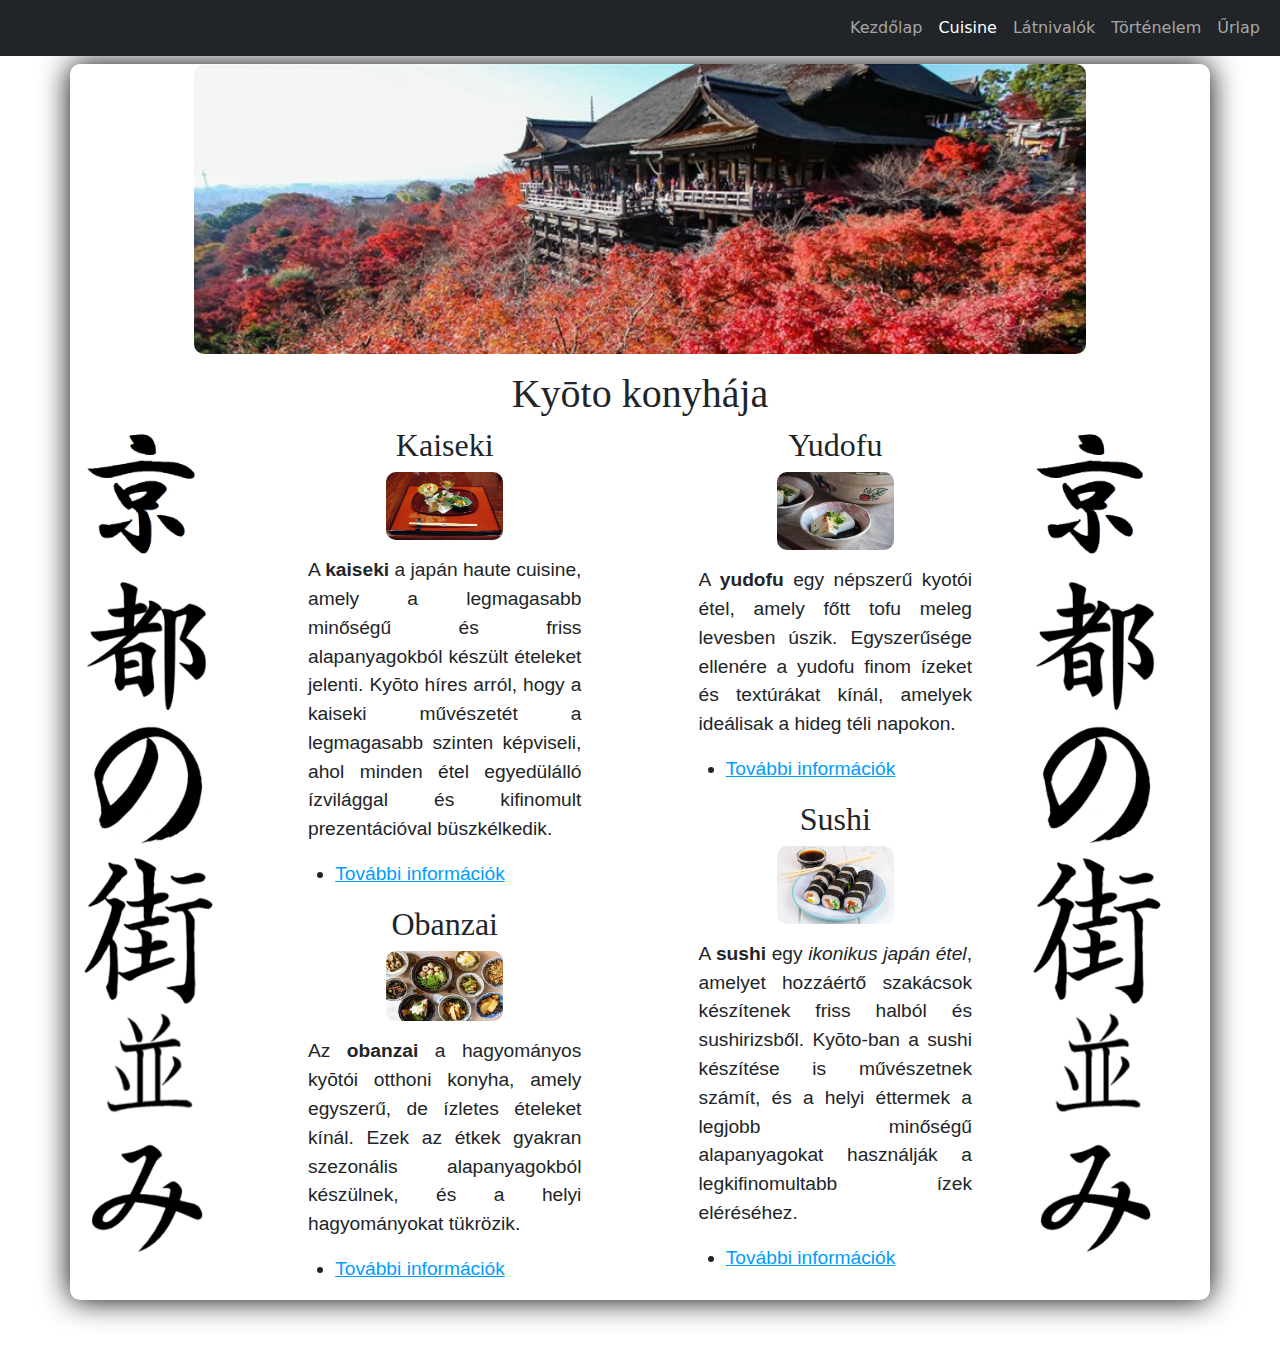
==== cuisine.html @ 3fc0368f "q" ====
<!DOCTYPE html>
<html lang="hu">
<head>
    <meta charset="utf-8">
    <meta name="viewport" content="width=device-width, height=device-height, maximum-scale=1.5, minimum-scale=0.7, user-scalable=yes, initial-scale=1.0">
    <title>Cuisine</title>
    <link rel="stylesheet" href="stylesheet.css" type="text/css">
    <link href="https://cdn.jsdelivr.net/npm/bootstrap@5.3.3/dist/css/bootstrap.min.css" rel="stylesheet" integrity="sha384-QWTKZyjpPEjISv5WaRU9OFeRpok6YctnYmDr5pNlyT2bRjXh0JMhjY6hW+ALEwIH" crossorigin="anonymous">
</head>
<body>
    <div class="container">
        <script src="https://cdn.jsdelivr.net/npm/bootstrap@5.3.3/dist/js/bootstrap.bundle.min.js" integrity="sha384-YvpcrYf0tY3lHB60NNkmXc5s9fDVZLESaAA55NDzOxhy9GkcIdslK1eN7N6jIeHz" crossorigin="anonymous"></script>
        <a href="#main-content" id="skip-link">Ugrás a fő tartalomra</a>
        <nav class="navbar fixed-top navbar-expand-lg navbar-dark bg-dark">
            <div class="container-fluid">
              <div class="collapse navbar-collapse" id="navbarSupportedContent">
                <ul class="navbar-nav mb-2 mb-lg-0 ms-auto">
                  <li class="nav-item">
                    <a class="nav-link" aria-current="page" href="index.html" target="_blank">Kezdőlap</a>
                  </li>
                  <li class="nav-item">
                    <a class="nav-link active" href="cuisine.html" target="_blank">Cuisine</a>
                  </li>
                  <li class="nav-item">
                    <a class="nav-link" href="latnivalok.html" target="_blank">Látnivalók</a>
                  </li>
                  <li class="nav-item">
                    <a class="nav-link" href="tortenelem.html" target="_blank">Történelem</a>
                  </li>
                  <li class="nav-item">
                    <a class="nav-link" href="urlap.html" target="_blank">Űrlap</a>
                  </li>
                </ul>
              </div>
            </div>
          </nav>
        <header id="#main-content">
            <figure><a href="images/Kyouto_cover.jpg"><img src="images/Kyouto_cover.jpg" alt="Kyōto borítókép, amin a Kiyomizu-dera templom látható" class="cover_thumbnail"></a></figure>
            <h1>Kyōto konyhája</h1>
        </header>
        <div class="side-column">
          <img src="images/cityscape.png" alt="Japán szöveg, jelentése: Kyōto városképe" class="cityscape">
        </div>
        <div class="middle-column">
          <article class="column">
              <h2>Kaiseki</h2>
              <figure><a href="images/kaiseki.jpg"><img src="images/kaiseki.jpg" alt="Kaiseki nevű japán étel képe" class="image_thumbnail"></a></figure>
              <p>A <strong>kaiseki</strong> a japán haute cuisine, amely a legmagasabb minőségű és friss
                  alapanyagokból készült ételeket jelenti. Kyōto híres arról, hogy a kaiseki
                  művészetét a legmagasabb szinten képviseli, ahol minden étel egyedülálló
                  ízvilággal és kifinomult prezentációval büszkélkedik.</p>
              <aside>
                  <ul>
                      <li class="side-info"><a href="https://en.wikipedia.org/wiki/Kaiseki" target="_blank">További információk</a></li>
                  </ul>
              </aside>
              <h2>Obanzai</h2>
              <figure><a href="images/obanzai.jpg"><img src="images/obanzai.jpg" alt="Obanzai nevű japán étel képe" class="image_thumbnail"></a></figure>
              <p>Az <strong>obanzai</strong> a hagyományos kyōtói otthoni konyha, amely egyszerű, de
                  ízletes ételeket kínál. Ezek az étkek gyakran szezonális alapanyagokból
                  készülnek, és a helyi hagyományokat tükrözik.</p>
              <aside>
                  <ul>
                      <li class="side-info"><a href="https://en.wikipedia.org/wiki/Obanzai" target="_blank">További információk</a></li>
                  </ul>
              </aside>
          </article>
          <article class="column">
              <h2>Yudofu</h2>
              <figure><a href="images/yudofu.jpg"><img src="images/yudofu.jpg" alt="Yudofu nevű japán étel képe" class="image_thumbnail"></a></figure>
              <p>A <strong>yudofu</strong> egy népszerű kyotói étel, amely főtt tofu meleg levesben úszik.
                  Egyszerűsége ellenére a yudofu finom ízeket és textúrákat kínál, amelyek
                  ideálisak a hideg téli napokon.</p>
              <aside>
                  <ul>
                      <li class="side-info"><a href="https://en.wikipedia.org/wiki/Yudofu" target="_blank">További információk</a></li>
                  </ul>
              </aside>
              <h2>Sushi</h2>
              <figure><a href="images/sushi.jpg"><img src="images/sushi.jpg" alt="Sushi nevű japán étel képe" class="image_thumbnail"></a></figure>
              <p>A <strong>sushi</strong> egy <em>ikonikus japán étel</em>, amelyet hozzáértő szakácsok készítenek friss halból és sushirizsből. Kyōto-ban a sushi készítése is művészetnek számít, és a helyi éttermek a legjobb minőségű alapanyagokat használják a legkifinomultabb ízek eléréséhez.</p>
              <aside>
                  <ul>
                      <li class="side-info"><a href="https://en.wikipedia.org/wiki/Sushi" target="_blank">További információk</a></li>
                  </ul>
              </aside>
          </article>
        </div>
         <div class="side-column">
          <img src="images/cityscape.png" alt="Japán szöveg, jelentése: Kyōto városképe" class="cityscape">
        </div>
    </div>
</body>
</html>
---- stylesheet.css ----
body {
    background: url('https://i.stack.imgur.com/jGlzr.png') no-repeat 0 0 scroll;
    background-color:#0C0C0C;
    background-size: 100% 100%;
    height:100%;
    width:100%;
}

nav {
    width: 100%;
    display: block;
    text-align: right;
}

.cover_thumbnail {
    display: block;
    width: 95%;
    height: 75%;
    border-radius: 10px;
}
.image_thumbnail {
    display: block;
    width: 50%;
    height: 50%;
    border-radius: 10px;
}

.body, .container {
    background-color: white;
    margin-left: 20%;
    margin-right: 20%;
    margin-top: 5%;
    margin-bottom: 5%;
    box-shadow: 0 0 30px black;
    border-radius: 10px;
}

.image_thumbnail {
    width: 30%;
    height: 20%;
}

.cityscape {
    width: 80%;
    height: 100%;
}

.image_thumbnail, .cover_thumbnail {
    max-width: 80%;
}

p.form {
    width: 100%;
    text-align: left;
}
p, .side-info {
    width: 70%;
    height: auto;
    text-align: justify;
    font-family: Arial, sans-serif;
    font-size: 120%;
}

h1, h2 {
    text-align: center;
    font-family: "Times New Roman", serif;
    font-size: 100%;
}

table {
    border-collapse: collapse;
    width: 50%;
}
table, td, th {
    border: 2px solid black;
}

a:hover {
    background-color: darkgray;
    transition: all 0.2s ease-in;
}

video {
    display: block;
    margin-top: 2%;
    margin-bottom: 2%;
    width: 35%;
    height: 25%;
}

video, table, p, .side-info, .image_thumbnail, .cover_thumbnail {
    margin-left: auto;
    margin-right: auto;
}

.footer {
    margin-left: 15%;
}


.container {
    width: 100%;
}

a:link {
    color: #009dff;
}

a:visited {
    color: #0056b3;
}

a.nav-link {
    color: #a6a6a6;
}

div.side-column {
    width: 15%;
    float: left;
    box-sizing: border-box;
    display: table;
}

div.middle-column {
    width: 70%;
    float: left;
    box-sizing: border-box;
    display: table;
}


@media only screen and (min-width: 768px) and (max-width: 1023px) {
    .column {
      width: 100%;
    }
}

@media only screen and (min-width: 1024px) {
    .column {
      width: 50%;
      float: left;
      box-sizing: border-box;
      display: table;
    }
    .container:after {
        content: "";
        display: table;
        clear: both;
      }
}

@media print {
    body div.container-lg * {color: black !important;}
    div.container-lg {
        max-width: 100% !important;
        margin: 0;
        border: none !important;
    }
    details, nav {
        display: none !important;
    }
    a::after {
        content: " ("attr(href) ")"
    }
    .ratio {
        display: none
    }
    div.row {
        margin: 0 !important
    }  
    pre,
    table>* {
        color           : black;
        background-color: white;

    }
    table tr>* {
        border : none !important;
        padding: 5px !important;
    }
    div.carousel {
        display: none
    }    
    figure img {
        max-width: 50% !important;
    }

    pre {
        font-size: 75% !important;
    }

    .nyomtatas {
        display: block;
        border : 1px dashed gray;
        padding: 1%;
    }   
}

.nyomtatas {
    display: none
}

#skip-link {
    position: absolute;
    top: -40px;
    background-color: #000;
    color: #fff;
    padding: 10px;
    z-index: 999;
}
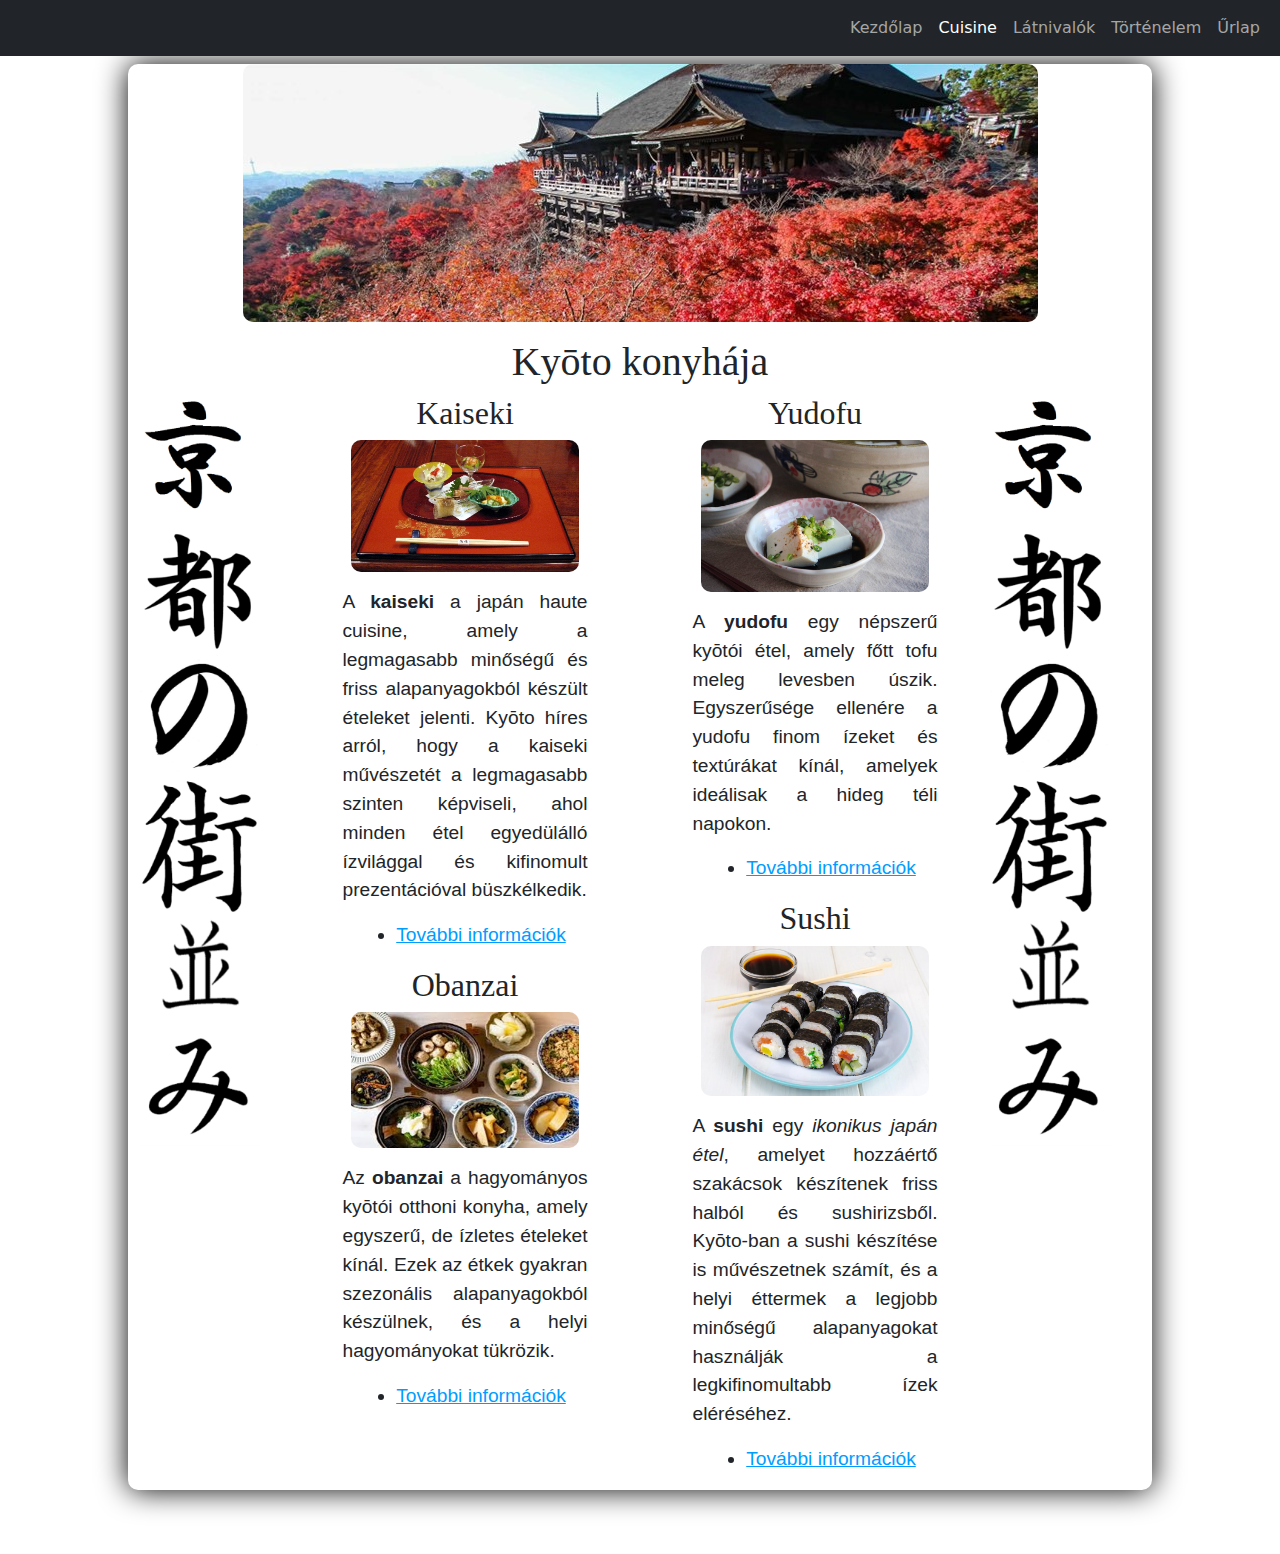
==== commit 0cbc5ac5: "Add files via upload" ====
--- a/cuisine.html
+++ b/cuisine.html
@@ -1,94 +1,97 @@
-<!DOCTYPE html>
-<html lang="hu">
-<head>
-    <meta charset="utf-8">
-    <meta name="viewport" content="width=device-width, height=device-height, maximum-scale=1.5, minimum-scale=0.7, user-scalable=yes, initial-scale=1.0">
-    <title>Cuisine</title>
-    <link rel="stylesheet" href="stylesheet.css" type="text/css">
-    <link href="https://cdn.jsdelivr.net/npm/bootstrap@5.3.3/dist/css/bootstrap.min.css" rel="stylesheet" integrity="sha384-QWTKZyjpPEjISv5WaRU9OFeRpok6YctnYmDr5pNlyT2bRjXh0JMhjY6hW+ALEwIH" crossorigin="anonymous">
-</head>
-<body>
-    <div class="container">
-        <script src="https://cdn.jsdelivr.net/npm/bootstrap@5.3.3/dist/js/bootstrap.bundle.min.js" integrity="sha384-YvpcrYf0tY3lHB60NNkmXc5s9fDVZLESaAA55NDzOxhy9GkcIdslK1eN7N6jIeHz" crossorigin="anonymous"></script>
-        <a href="#main-content" id="skip-link">Ugrás a fő tartalomra</a>
-        <nav class="navbar fixed-top navbar-expand-lg navbar-dark bg-dark">
-            <div class="container-fluid">
-              <div class="collapse navbar-collapse" id="navbarSupportedContent">
-                <ul class="navbar-nav mb-2 mb-lg-0 ms-auto">
-                  <li class="nav-item">
-                    <a class="nav-link" aria-current="page" href="index.html" target="_blank">Kezdőlap</a>
-                  </li>
-                  <li class="nav-item">
-                    <a class="nav-link active" href="cuisine.html" target="_blank">Cuisine</a>
-                  </li>
-                  <li class="nav-item">
-                    <a class="nav-link" href="latnivalok.html" target="_blank">Látnivalók</a>
-                  </li>
-                  <li class="nav-item">
-                    <a class="nav-link" href="tortenelem.html" target="_blank">Történelem</a>
-                  </li>
-                  <li class="nav-item">
-                    <a class="nav-link" href="urlap.html" target="_blank">Űrlap</a>
-                  </li>
-                </ul>
-              </div>
-            </div>
-          </nav>
-        <header id="#main-content">
-            <figure><a href="images/Kyouto_cover.jpg"><img src="images/Kyouto_cover.jpg" alt="Kyōto borítókép, amin a Kiyomizu-dera templom látható" class="cover_thumbnail"></a></figure>
-            <h1>Kyōto konyhája</h1>
-        </header>
-        <div class="side-column">
-          <img src="images/cityscape.png" alt="Japán szöveg, jelentése: Kyōto városképe" class="cityscape">
-        </div>
-        <div class="middle-column">
-          <article class="column">
-              <h2>Kaiseki</h2>
-              <figure><a href="images/kaiseki.jpg"><img src="images/kaiseki.jpg" alt="Kaiseki nevű japán étel képe" class="image_thumbnail"></a></figure>
-              <p>A <strong>kaiseki</strong> a japán haute cuisine, amely a legmagasabb minőségű és friss
-                  alapanyagokból készült ételeket jelenti. Kyōto híres arról, hogy a kaiseki
-                  művészetét a legmagasabb szinten képviseli, ahol minden étel egyedülálló
-                  ízvilággal és kifinomult prezentációval büszkélkedik.</p>
-              <aside>
-                  <ul>
-                      <li class="side-info"><a href="https://en.wikipedia.org/wiki/Kaiseki" target="_blank">További információk</a></li>
-                  </ul>
-              </aside>
-              <h2>Obanzai</h2>
-              <figure><a href="images/obanzai.jpg"><img src="images/obanzai.jpg" alt="Obanzai nevű japán étel képe" class="image_thumbnail"></a></figure>
-              <p>Az <strong>obanzai</strong> a hagyományos kyōtói otthoni konyha, amely egyszerű, de
-                  ízletes ételeket kínál. Ezek az étkek gyakran szezonális alapanyagokból
-                  készülnek, és a helyi hagyományokat tükrözik.</p>
-              <aside>
-                  <ul>
-                      <li class="side-info"><a href="https://en.wikipedia.org/wiki/Obanzai" target="_blank">További információk</a></li>
-                  </ul>
-              </aside>
-          </article>
-          <article class="column">
-              <h2>Yudofu</h2>
-              <figure><a href="images/yudofu.jpg"><img src="images/yudofu.jpg" alt="Yudofu nevű japán étel képe" class="image_thumbnail"></a></figure>
-              <p>A <strong>yudofu</strong> egy népszerű kyotói étel, amely főtt tofu meleg levesben úszik.
-                  Egyszerűsége ellenére a yudofu finom ízeket és textúrákat kínál, amelyek
-                  ideálisak a hideg téli napokon.</p>
-              <aside>
-                  <ul>
-                      <li class="side-info"><a href="https://en.wikipedia.org/wiki/Yudofu" target="_blank">További információk</a></li>
-                  </ul>
-              </aside>
-              <h2>Sushi</h2>
-              <figure><a href="images/sushi.jpg"><img src="images/sushi.jpg" alt="Sushi nevű japán étel képe" class="image_thumbnail"></a></figure>
-              <p>A <strong>sushi</strong> egy <em>ikonikus japán étel</em>, amelyet hozzáértő szakácsok készítenek friss halból és sushirizsből. Kyōto-ban a sushi készítése is művészetnek számít, és a helyi éttermek a legjobb minőségű alapanyagokat használják a legkifinomultabb ízek eléréséhez.</p>
-              <aside>
-                  <ul>
-                      <li class="side-info"><a href="https://en.wikipedia.org/wiki/Sushi" target="_blank">További információk</a></li>
-                  </ul>
-              </aside>
-          </article>
-        </div>
-         <div class="side-column">
-          <img src="images/cityscape.png" alt="Japán szöveg, jelentése: Kyōto városképe" class="cityscape">
-        </div>
-    </div>
-</body>
-</html>
+<!DOCTYPE html>
+<html lang="hu">
+<head>
+    <meta charset="utf-8">
+    <meta name="viewport" content="width=device-width, height=device-height, maximum-scale=1.5, minimum-scale=0.7, user-scalable=yes, initial-scale=1.0">
+    <title>Cuisine</title>
+    <link rel="stylesheet" href="stylesheet.css" type="text/css">
+    <link href="https://cdn.jsdelivr.net/npm/bootstrap@5.3.3/dist/css/bootstrap.min.css" rel="stylesheet" integrity="sha384-QWTKZyjpPEjISv5WaRU9OFeRpok6YctnYmDr5pNlyT2bRjXh0JMhjY6hW+ALEwIH" crossorigin="anonymous">
+</head>
+<body>
+    <div class="container">
+        <script src="https://cdn.jsdelivr.net/npm/bootstrap@5.3.3/dist/js/bootstrap.bundle.min.js" integrity="sha384-YvpcrYf0tY3lHB60NNkmXc5s9fDVZLESaAA55NDzOxhy9GkcIdslK1eN7N6jIeHz" crossorigin="anonymous"></script>
+        <a href="#main-content" id="skip-link">Ugrás a fő tartalomra</a>
+        <nav class="navbar fixed-top navbar-expand-lg navbar-dark bg-dark">
+          <button class="navbar-toggler" type="button" data-bs-toggle="collapse" data-bs-target="#navbarSupportedContent" aria-controls="navbarSupportedContent" aria-expanded="false" aria-label="Toggle navigation">
+            <span class="navbar-toggler-icon"></span>
+          </button>     
+          <div class="container-fluid">
+              <div class="collapse navbar-collapse" id="navbarSupportedContent">
+                <ul class="navbar-nav mb-2 mb-lg-0 ms-auto">
+                  <li class="nav-item">
+                    <a class="nav-link" aria-current="page" href="index.html" target="_blank">Kezdőlap</a>
+                  </li>
+                  <li class="nav-item">
+                    <a class="nav-link active" href="cuisine.html" target="_blank">Cuisine</a>
+                  </li>
+                  <li class="nav-item">
+                    <a class="nav-link" href="latnivalok.html" target="_blank">Látnivalók</a>
+                  </li>
+                  <li class="nav-item">
+                    <a class="nav-link" href="tortenelem.html" target="_blank">Történelem</a>
+                  </li>
+                  <li class="nav-item">
+                    <a class="nav-link" href="urlap.html" target="_blank">Űrlap</a>
+                  </li>
+                </ul>
+              </div>
+            </div>
+          </nav>
+        <header id="#main-content">
+            <figure><a href="images/Kyouto_cover.jpg"><img src="images/Kyouto_cover.jpg" alt="Kyōto borítókép, amin a Kiyomizu-dera templom látható" class="cover_thumbnail"></a></figure>
+            <h1>Kyōto konyhája</h1>
+        </header>
+        <div class="side-column">
+          <img src="images/cityscape.png" alt="Japán szöveg, jelentése: Kyōto városképe" class="cityscape">
+        </div>
+        <div class="middle-column">
+          <article class="column">
+              <h2>Kaiseki</h2>
+              <figure><a href="images/kaiseki.jpg"><img src="images/kaiseki.jpg" alt="Kaiseki nevű japán étel képe" class="image_thumbnail"></a></figure>
+              <p>A <strong>kaiseki</strong> a japán haute cuisine, amely a legmagasabb minőségű és friss
+                  alapanyagokból készült ételeket jelenti. Kyōto híres arról, hogy a kaiseki
+                  művészetét a legmagasabb szinten képviseli, ahol minden étel egyedülálló
+                  ízvilággal és kifinomult prezentációval büszkélkedik.</p>
+              <aside>
+                  <ul>
+                      <li class="side-info"><a href="https://en.wikipedia.org/wiki/Kaiseki" target="_blank">További információk</a></li>
+                  </ul>
+              </aside>
+              <h2>Obanzai</h2>
+              <figure><a href="images/obanzai.jpg"><img src="images/obanzai.jpg" alt="Obanzai nevű japán étel képe" class="image_thumbnail"></a></figure>
+              <p>Az <strong>obanzai</strong> a hagyományos kyōtói otthoni konyha, amely egyszerű, de
+                  ízletes ételeket kínál. Ezek az étkek gyakran szezonális alapanyagokból
+                  készülnek, és a helyi hagyományokat tükrözik.</p>
+              <aside>
+                  <ul>
+                      <li class="side-info"><a href="https://en.wikipedia.org/wiki/Obanzai" target="_blank">További információk</a></li>
+                  </ul>
+              </aside>
+          </article>
+          <article class="column">
+              <h2>Yudofu</h2>
+              <figure><a href="images/yudofu.jpg"><img src="images/yudofu.jpg" alt="Yudofu nevű japán étel képe" class="image_thumbnail"></a></figure>
+              <p>A <strong>yudofu</strong> egy népszerű kyōtói étel, amely főtt tofu meleg levesben úszik.
+                  Egyszerűsége ellenére a yudofu finom ízeket és textúrákat kínál, amelyek
+                  ideálisak a hideg téli napokon.</p>
+              <aside>
+                  <ul>
+                      <li class="side-info"><a href="https://en.wikipedia.org/wiki/Yudofu" target="_blank">További információk</a></li>
+                  </ul>
+              </aside>
+              <h2>Sushi</h2>
+              <figure><a href="images/sushi.jpg"><img src="images/sushi.jpg" alt="Sushi nevű japán étel képe" class="image_thumbnail"></a></figure>
+              <p>A <strong>sushi</strong> egy <em>ikonikus japán étel</em>, amelyet hozzáértő szakácsok készítenek friss halból és sushirizsből. Kyōto-ban a sushi készítése is művészetnek számít, és a helyi éttermek a legjobb minőségű alapanyagokat használják a legkifinomultabb ízek eléréséhez.</p>
+              <aside>
+                  <ul>
+                      <li class="side-info"><a href="https://en.wikipedia.org/wiki/Sushi" target="_blank">További információk</a></li>
+                  </ul>
+              </aside>
+          </article>
+        </div>
+         <div class="side-column">
+          <img src="images/cityscape.png" alt="Japán szöveg, jelentése: Kyōto városképe" class="cityscape">
+        </div>
+    </div>
+</body>
+</html>
--- a/stylesheet.css
+++ b/stylesheet.css
@@ -1,211 +1,238 @@
-body {
-    background: url('https://i.stack.imgur.com/jGlzr.png') no-repeat 0 0 scroll;
-    background-color:#0C0C0C;
-    background-size: 100% 100%;
-    height:100%;
-    width:100%;
-}
-
-nav {
-    width: 100%;
-    display: block;
-    text-align: right;
-}
-
-.cover_thumbnail {
-    display: block;
-    width: 95%;
-    height: 75%;
-    border-radius: 10px;
-}
-.image_thumbnail {
-    display: block;
-    width: 50%;
-    height: 50%;
-    border-radius: 10px;
-}
-
-.body, .container {
-    background-color: white;
-    margin-left: 20%;
-    margin-right: 20%;
-    margin-top: 5%;
-    margin-bottom: 5%;
-    box-shadow: 0 0 30px black;
-    border-radius: 10px;
-}
-
-.image_thumbnail {
-    width: 30%;
-    height: 20%;
-}
-
-.cityscape {
-    width: 80%;
-    height: 100%;
-}
-
-.image_thumbnail, .cover_thumbnail {
-    max-width: 80%;
-}
-
-p.form {
-    width: 100%;
-    text-align: left;
-}
-p, .side-info {
-    width: 70%;
-    height: auto;
-    text-align: justify;
-    font-family: Arial, sans-serif;
-    font-size: 120%;
-}
-
-h1, h2 {
-    text-align: center;
-    font-family: "Times New Roman", serif;
-    font-size: 100%;
-}
-
-table {
-    border-collapse: collapse;
-    width: 50%;
-}
-table, td, th {
-    border: 2px solid black;
-}
-
-a:hover {
-    background-color: darkgray;
-    transition: all 0.2s ease-in;
-}
-
-video {
-    display: block;
-    margin-top: 2%;
-    margin-bottom: 2%;
-    width: 35%;
-    height: 25%;
-}
-
-video, table, p, .side-info, .image_thumbnail, .cover_thumbnail {
-    margin-left: auto;
-    margin-right: auto;
-}
-
-.footer {
-    margin-left: 15%;
-}
-
-
-.container {
-    width: 100%;
-}
-
-a:link {
-    color: #009dff;
-}
-
-a:visited {
-    color: #0056b3;
-}
-
-a.nav-link {
-    color: #a6a6a6;
-}
-
-div.side-column {
-    width: 15%;
-    float: left;
-    box-sizing: border-box;
-    display: table;
-}
-
-div.middle-column {
-    width: 70%;
-    float: left;
-    box-sizing: border-box;
-    display: table;
-}
-
-
-@media only screen and (min-width: 768px) and (max-width: 1023px) {
-    .column {
-      width: 100%;
-    }
-}
-
-@media only screen and (min-width: 1024px) {
-    .column {
-      width: 50%;
-      float: left;
-      box-sizing: border-box;
-      display: table;
-    }
-    .container:after {
-        content: "";
-        display: table;
-        clear: both;
-      }
-}
-
-@media print {
-    body div.container-lg * {color: black !important;}
-    div.container-lg {
-        max-width: 100% !important;
-        margin: 0;
-        border: none !important;
-    }
-    details, nav {
-        display: none !important;
-    }
-    a::after {
-        content: " ("attr(href) ")"
-    }
-    .ratio {
-        display: none
-    }
-    div.row {
-        margin: 0 !important
-    }  
-    pre,
-    table>* {
-        color           : black;
-        background-color: white;
-
-    }
-    table tr>* {
-        border : none !important;
-        padding: 5px !important;
-    }
-    div.carousel {
-        display: none
-    }    
-    figure img {
-        max-width: 50% !important;
-    }
-
-    pre {
-        font-size: 75% !important;
-    }
-
-    .nyomtatas {
-        display: block;
-        border : 1px dashed gray;
-        padding: 1%;
-    }   
-}
-
-.nyomtatas {
-    display: none
-}
-
-#skip-link {
-    position: absolute;
-    top: -40px;
-    background-color: #000;
-    color: #fff;
-    padding: 10px;
-    z-index: 999;
-}
+body {
+    background: url('https://i.stack.imgur.com/jGlzr.png') no-repeat 0 0 scroll;
+    background-color:#0C0C0C;
+    background-size: 100% 100%;
+    height:100%;
+    width:100%;
+}
+
+nav {
+    width: 100%;
+    display: block;
+    text-align: right;
+}
+
+.cover_thumbnail {
+    display: block;
+    width: 95%;
+    height: 75%;
+    border-radius: 10px;
+}
+.image_thumbnail {
+    display: block;
+    width: 50%;
+    height: 50%;
+    border-radius: 10px;
+}
+
+.body, .container {
+    background-color: white;
+    box-shadow: 0 0 30px black;
+    border-radius: 10px;
+    overflow: hidden;
+}
+
+.image_thumbnail {
+    width: 65%;
+    height: 50%;
+}
+
+.cityscape {
+    width: 80%;
+    height: 100%;
+}
+
+.image_thumbnail, .cover_thumbnail {
+    max-width: 80%;
+}
+
+p, .side-info {
+    width: 70%;
+    height: auto;
+    text-align: justify;
+    font-family: Arial, sans-serif;
+    font-size: 120%;
+}
+
+h1, h2 {
+    text-align: center;
+    font-family: "Times New Roman", serif;
+    font-size: 100%;
+}
+
+a:hover {
+    background-color: darkgray;
+    transition: all 0.2s ease-in;
+}
+
+video {
+    display: block;
+    margin-top: 2%;
+    margin-bottom: 2%;
+    width: 65%;
+    height: 50%;
+}
+
+video, table, p, .side-info, .image_thumbnail, .cover_thumbnail {
+    margin-left: auto;
+    margin-right: auto;
+    max-width: fit-content;
+}
+
+.table thead th,
+.table tbody td {
+    white-space: nowrap;
+}
+
+.footer {
+    margin-left: 15%;
+}
+
+.form-container {
+    display: flex;
+    justify-content: center;
+}
+
+p.form {
+    text-align: left;
+    width: auto;
+}
+
+.container {
+    width: 100%;
+}
+
+a:link {
+    color: #009dff;
+}
+
+a:visited {
+    color: #0056b3;
+}
+
+a.nav-link {
+    color: #a6a6a6;
+}
+
+div.side-column {
+    width: 15%;
+    float: left;
+    box-sizing: border-box;
+    display: table;
+}
+
+div.middle-column {
+    width: 70%;
+    float: left;
+    box-sizing: border-box;
+    display: table;
+}
+
+
+@media only screen and (min-width: 500px) and (max-width: 1023px) {
+    .column {
+      width: 100%;
+      float: left;
+      box-sizing: border-box;
+      display: table;
+    }
+    h1, h2 {
+        font-size: 75%;
+    }
+    p {
+        font-size: 80%;
+    }
+    .container:after {
+        content: "";
+        display: table;
+        clear: both;
+      }
+      body {
+        margin: auto;
+        padding-left: 10%;
+        padding-right: 10%;
+        padding-top: 20%;
+        padding-bottom: 10%;
+    }
+}
+
+@media only screen and (min-width: 1024px) {
+    .column {
+        width: 50%;
+        float: left;
+        box-sizing: border-box;
+        display: table;
+    }
+    .container:after {
+        content: "";
+        display: table;
+        clear: both;
+    }
+    body {
+        padding-left: 10%;
+        padding-right: 10%;
+        padding-top: 5%;
+        padding-bottom: 5%;
+    }
+}
+
+@media print {
+    body div.container-lg * {color: black !important;}
+    div.container-lg {
+        max-width: 100% !important;
+        margin: 0;
+        border: none !important;
+    }
+    details, nav {
+        display: none !important;
+    }
+    a::after {
+        content: " ("attr(href) ")"
+    }
+    .ratio {
+        display: none
+    }
+    div.row {
+        margin: 0 !important
+    }  
+    pre,
+    table>* {
+        color: black;
+        background-color: white;
+
+    }
+    table tr>* {
+        border : none !important;
+        padding: 5px !important;
+    }
+    div.carousel {
+        display: none
+    }    
+    figure img {
+        max-width: 50% !important;
+    }
+
+    pre {
+        font-size: 75% !important;
+    }
+
+    .nyomtatas {
+        display: block;
+        border : 1px dashed gray;
+        padding: 1%;
+    }   
+}
+
+.nyomtatas {
+    display: none
+}
+
+#skip-link {
+    position: absolute;
+    top: -40px;
+    background-color: #000;
+    color: #fff;
+    padding: 10px;
+    z-index: 999;
+}
     